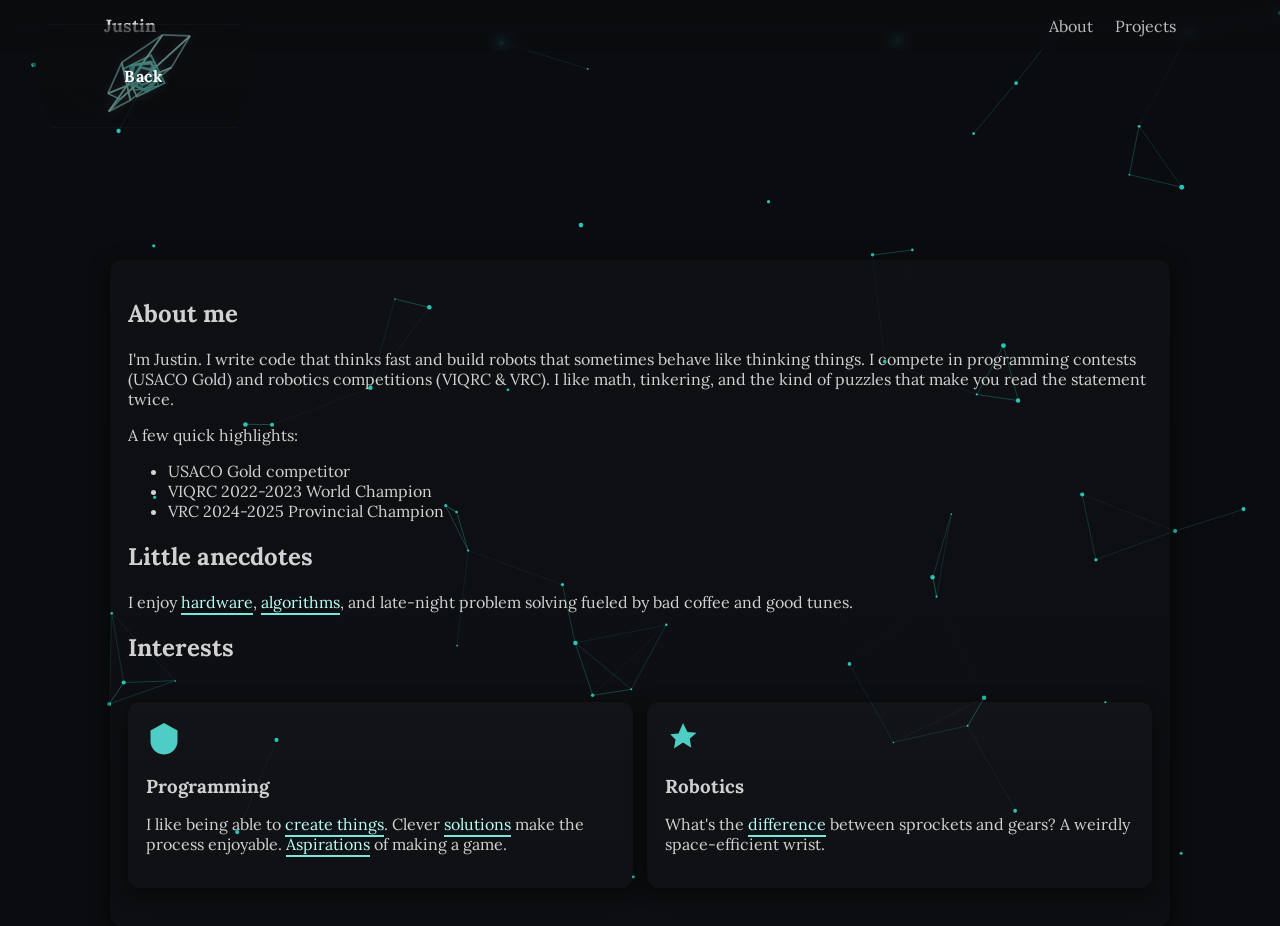
==== about.html @ 1bf0b3e5 "moved interests to about" ====
<!doctype html>
<html lang="en">
<head>
  <meta charset="utf-8" />
  <meta name="viewport" content="width=device-width,initial-scale=1" />
  <title>About — Justin</title>
  <link href="https://fonts.googleapis.com/css2?family=Lora:wght@400;700&display=swap" rel="stylesheet">
  <link rel="stylesheet" href="assets/css/style.css">
</head>
<body>
  <canvas id="bg-canvas" aria-hidden="true"></canvas>
  <header class="site-header">
    <nav class="nav">
      <a class="logo" href="index.html">Justin</a>
      <div class="nav-links">
        <a href="about.html">About</a>
        <a href="projects.html">Projects</a>
      </div>
    </nav>
  </header>

  <a class="geom-btn btn-back" href="javascript:history.back()" aria-label="Go back">
        <span class="geom-shape" aria-hidden="true">
          <canvas class="geom-canvas" aria-hidden="true"></canvas>
          <span class="geom-label">Back</span>
        </span>
      </a>

  <main class="container">
    <article class="card about">
      <h1>About me</h1>
      <p>
        I'm Justin. I write code that thinks fast and build robots that sometimes behave like thinking things.
        I compete in programming contests (USACO Gold) and robotics competitions (VIQRC & VRC). I like math,
        tinkering, and the kind of puzzles that make you read the statement twice.
      </p>
      <p>
        A few quick highlights:
      </p>
      <ul>
        <li>USACO Gold competitor</li>
        <li>VIQRC 2022-2023 World Champion</li>
        <li>VRC 2024-2025 Provincial Champion</li>
      </ul>

      <h2>Little anecdotes</h2>
      <p>
        I enjoy <span class="anecdote" data-tooltip="I once debugged a robot using only a flashlight and optimism">hardware</span>,
        <span class="anecdote" data-tooltip="I consider 'greedy' an affectionate term for algorithms">algorithms</span>, and
        late-night problem solving fueled by bad coffee and good tunes.
      </p>

      <section class="interests">
        <h2>Interests</h2>
        <div class="cards">
          <article class="card">
            <svg class="icon" viewBox="0 0 24 24" aria-hidden="true"><path fill="currentColor" d="M12 2L3 7v7c0 5 4 9 9 9s9-4 9-9V7l-9-5z"></path></svg>
            <h3>Programming</h3>
            <p>I like being able to <span class="anecdote" data-tooltip="The power of Creation in the palm of my hands!">create things</span>. Clever <span class="anecdote" data-tooltip="You can never be too concise with code, unlike this writing">solutions</span> make the process enjoyable. <span class="anecdote" data-tooltip="Will remain so until I get too apathetic to procrastinate">Aspirations</span> of making a game.</p>
          </article>
          <article class="card">
            <svg class="icon" viewBox="0 0 24 24" aria-hidden="true"><path fill="currentColor" d="M12 2l3 6 6 .5-4.5 4 1 6-5.5-3.5L6 19l1-6L3.5 9.5 9 9 12 2z"></path></svg>
            <h3>Robotics</h3>
            <p>What's the <span class="anecdote" data-tooltip="Hah get it? 'cuz yknow... differentials and... yeah imma see myself out">difference</span> between sprockets and gears? A weirdly space-efficient wrist.</p>
          </article>
        </div>
      </section>
    </article>
  </main>


  <script src="assets/js/main.js" defer></script>
</body>
</html>
---- assets/css/style.css ----
/* style.css - main styles for Justin's personal site
   Organized for clarity: variables, reset, layout, components, responsive rules
*/
:root{
  --bg:#0b0c0f;
  --card:#0f1113;
  --accent:#4ecdc4;
  --muted:#d1d1d1;
  --glass: rgba(255,255,255,0.03);
  --max-width:1100px;
}
/* Basic reset */
*{box-sizing:border-box}
html,body{height:100%}
body{
  margin:0;
  font-family: 'Lora', serif;
  background:var(--bg);
  color:var(--muted);
  -webkit-font-smoothing:antialiased;
}
/* Canvas occupies full screen under content */
#bg-canvas{position:fixed;inset:0;z-index:0}
/* Site layout */
.site-header{position:fixed;top:0;left:0;right:0;z-index:5;background:linear-gradient(180deg,rgba(11,12,15,0.6),transparent);backdrop-filter:blur(6px)}
.nav{max-width:var(--max-width);margin:0 auto;display:flex;justify-content:space-between;align-items:center;padding:14px}
.logo{color:var(--muted);font-weight:700;text-decoration:none;font-size:1.1rem}
.nav-links a{color:var(--muted);text-decoration:none;margin-left:18px;opacity:0.9}
.container{position:relative;z-index:2;max-width:var(--max-width);margin:120px auto 60px;padding:0 20px}
.hero{padding:60px 0;margin-bottom:80px;border-bottom:2px solid rgba(78,205,196,0.3);position:relative}
.hero::after{content:'';position:absolute;bottom:-40px;left:50%;transform:translateX(-50%);width:60px;height:4px;background:linear-gradient(90deg, transparent, var(--accent), transparent);border-radius:2px}
.hero h1{font-size:2.4rem;margin:0 0 8px}
.lead{color:var(--muted);opacity:0.95}
.subtle{color:rgba(209,209,209,0.7);margin-top:6px}
.btn{display:inline-block;background:var(--accent);color:#0b0c0f;padding:10px 16px;border-radius:8px;text-decoration:none;font-weight:700}
/* Cards and sections */
.card{background:linear-gradient(180deg, rgba(255,255,255,0.02), rgba(255,255,255,0.01));border-radius:12px;padding:18px;margin:20px 0;box-shadow:0 4px 18px rgba(0,0,0,0.6)}
.cards{display:grid;grid-template-columns:repeat(auto-fit,minmax(220px,1fr));gap:14px}
.card .icon{width:36px;height:36px;margin-bottom:8px;color:var(--accent)}
.card h3{margin:6px 0}
.muted{color:rgba(209,209,209,0.7)}
.interests .cards{margin-top:12px}
.site-footer{text-align:center;color:rgba(209,209,209,0.7);padding:30px 0}
.site-footer .footer-link{color:var(--muted);text-decoration:none;display:inline-flex;align-items:center;gap:8px;font-weight:600;opacity:0.95}
.site-footer .footer-link:hover{color:var(--accent);transform:translateY(-2px)}
.footer-icon{width:18px;height:18px;display:inline-block;filter:invert(1) brightness(2);opacity:0.92;margin-right:8px;transition:transform 0.15s ease,opacity 0.15s ease}
.site-footer .footer-link:hover .footer-icon{transform:translateY(-2px) scale(1.05);opacity:1}
.site-footer a{ text-decoration:none }
/* Tooltip / anecdote style using data-tooltip */
.anecdote{position:relative;color:#b8fff6;border-bottom:2px solid rgba(126,245,231,0.95);padding-bottom:1px;cursor:help;transition:color 0.2s ease,background-color 0.2s ease,border-color 0.2s ease}
.anecdote[data-tooltip]::after{content:attr(data-tooltip);position:absolute;left:50%;transform:translateX(-50%) translateY(8px);opacity:0;pointer-events:none;background:#111;padding:10px 12px;border-radius:10px;color:var(--muted);white-space:nowrap;font-size:0.9rem;margin-top:6px;transition:opacity 0.18s ease,transform 0.18s ease;z-index:2}
.anecdote:hover,.anecdote:focus{background:rgba(126,245,231,0.2);border-bottom-color:rgba(126,245,231,1);outline:none;color:#e8ffff}
.anecdote[data-tooltip]:hover::after,.anecdote[data-tooltip]:focus::after{opacity:1;transform:translateX(-50%) translateY(18px)}
/* Small, pleasant hover animation for cards */
.card {transition:transform 0.2s ease,box-shadow 0.2s ease}
.card:hover{transform:translateY(-6px);box-shadow:0 10px 30px rgba(0,0,0,0.6)}
/* Responsive tweaks */
@media (max-width:600px){
  .hero h1{font-size:1.8rem}
  .nav-links{display:none}
  .container{margin-top:90px}
}
/* Accessibility: prefer-reduced-motion respects */
@media (prefers-reduced-motion:reduce){
  .card,.anecdote::after{transition:none}
}

/* Geometric/enigmatic button styles */
.geom-btn{position:relative;display:inline-block;padding:0;border:0;background:transparent;text-decoration:none;z-index:30;margin:16px;cursor:pointer}
.geom-btn .geom-shape{position:relative;display:inline-block;width:240px;height:104px;vertical-align:middle;clip-path:polygon(10% 0%,90% 0%,98% 28%,88% 100%,12% 100%,2% 28%);background:linear-gradient(180deg, rgba(11,12,15,0.32), rgba(11,12,15,0.18));border:1px solid rgba(255,255,255,0.03);border-radius:18px;overflow:hidden;box-shadow:0 18px 42px rgba(0,0,0,0.35);transition:transform 0.25s ease, box-shadow 0.25s ease;pointer-events:none;min-width:120px;min-height:44px}
.geom-canvas{position:absolute;inset:0;width:100%;height:100%;display:block;pointer-events:none}
.geom-label{position:absolute;left:0;top:0;width:100%;height:100%;display:flex;align-items:center;justify-content:center;color:#f8fcff;font-weight:800;z-index:6;pointer-events:none;letter-spacing:0.6px;font-size:1rem;padding:10px 14px;text-shadow:0 1px 12px rgba(0,0,0,0.55);background:rgba(11,12,15,0.42);border-radius:999px;}
.geom-btn:hover .geom-shape{transform:translateY(-4px) rotate(-0.6deg);box-shadow:0 26px 52px rgba(0,0,0,0.35)}
.geom-btn.btn-back{margin:24px 24px 12px 24px;display:inline-block}
@keyframes geomSweep{0%{transform:translateX(-60%)}50%{transform:translateX(40%)}100%{transform:translateX(-60%)}}

@media (max-width:900px){
  .geom-btn .geom-shape{width:210px;height:92px}
  .geom-label{font-size:0.95rem}
}
@media (max-width:600px){
  .geom-btn .geom-shape{width:180px;height:76px}
  .geom-btn{margin:12px}
  .geom-label{font-size:0.9rem}
}

/* Make the label visually stronger and remove underline globally for footer links */
.footer-link{color:var(--muted);text-decoration:none;}
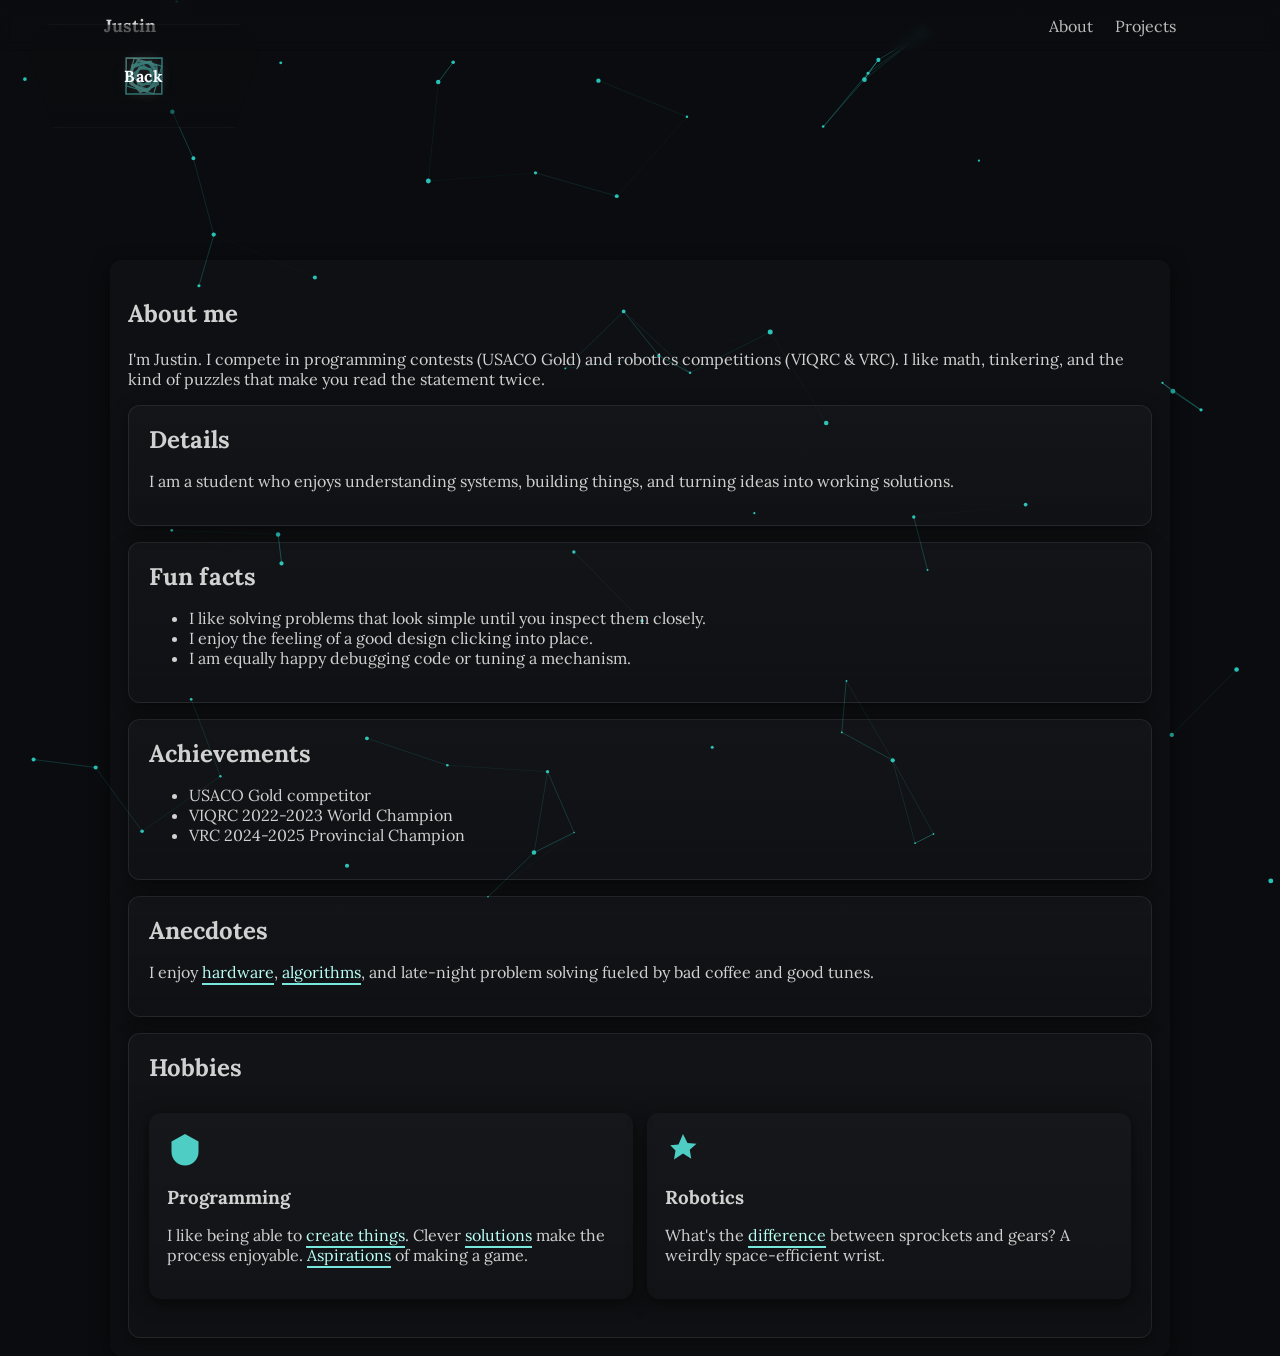
==== commit 1c072a03: "changed the layout of the about page" ====
--- a/about.html
+++ b/about.html
@@ -30,28 +30,44 @@
     <article class="card about">
       <h1>About me</h1>
       <p>
-        I'm Justin. I write code that thinks fast and build robots that sometimes behave like thinking things.
-        I compete in programming contests (USACO Gold) and robotics competitions (VIQRC & VRC). I like math,
+        I'm Justin. I compete in programming contests (USACO Gold) and robotics competitions (VIQRC & VRC). I like math,
         tinkering, and the kind of puzzles that make you read the statement twice.
       </p>
-      <p>
-        A few quick highlights:
-      </p>
-      <ul>
-        <li>USACO Gold competitor</li>
-        <li>VIQRC 2022-2023 World Champion</li>
-        <li>VRC 2024-2025 Provincial Champion</li>
-      </ul>
 
-      <h2>Little anecdotes</h2>
-      <p>
-        I enjoy <span class="anecdote" data-tooltip="I once debugged a robot using only a flashlight and optimism">hardware</span>,
-        <span class="anecdote" data-tooltip="I consider 'greedy' an affectionate term for algorithms">algorithms</span>, and
-        late-night problem solving fueled by bad coffee and good tunes.
-      </p>
+      <section class="details">
+        <h2>Details</h2>
+        <p>I am a student who enjoys understanding systems, building things, and turning ideas into working solutions.</p>
+      </section>
 
-      <section class="interests">
-        <h2>Interests</h2>
+      <section class="fun-facts">
+        <h2>Fun facts</h2>
+        <ul>
+          <li>I like solving problems that look simple until you inspect them closely.</li>
+          <li>I enjoy the feeling of a good design clicking into place.</li>
+          <li>I am equally happy debugging code or tuning a mechanism.</li>
+        </ul>
+      </section>
+
+      <section class="achievements">
+        <h2>Achievements</h2>
+        <ul>
+          <li>USACO Gold competitor</li>
+          <li>VIQRC 2022-2023 World Champion</li>
+          <li>VRC 2024-2025 Provincial Champion</li>
+        </ul>
+      </section>
+
+      <section class="anecdotes">
+        <h2>Anecdotes</h2>
+        <p>
+          I enjoy <span class="anecdote" data-tooltip="I once debugged a robot using only a flashlight and optimism">hardware</span>,
+          <span class="anecdote" data-tooltip="I consider 'greedy' an affectionate term for algorithms">algorithms</span>, and
+          late-night problem solving fueled by bad coffee and good tunes.
+        </p>
+      </section>
+
+      <section class="hobbies">
+        <h2>Hobbies</h2>
         <div class="cards">
           <article class="card">
             <svg class="icon" viewBox="0 0 24 24" aria-hidden="true"><path fill="currentColor" d="M12 2L3 7v7c0 5 4 9 9 9s9-4 9-9V7l-9-5z"></path></svg>
--- a/assets/css/style.css
+++ b/assets/css/style.css
@@ -35,6 +35,8 @@
 .btn{display:inline-block;background:var(--accent);color:#0b0c0f;padding:10px 16px;border-radius:8px;text-decoration:none;font-weight:700}
 /* Cards and sections */
 .card{background:linear-gradient(180deg, rgba(255,255,255,0.02), rgba(255,255,255,0.01));border-radius:12px;padding:18px;margin:20px 0;box-shadow:0 4px 18px rgba(0,0,0,0.6)}
+.about > section{background:linear-gradient(180deg, rgba(255,255,255,0.025), rgba(255,255,255,0.01));border:1px solid rgba(255,255,255,0.08);border-radius:12px;padding:18px 20px;margin:16px 0 0;box-shadow:0 4px 18px rgba(0,0,0,0.45)}
+.about > section h2{margin-top:0;margin-bottom:10px}
 .cards{display:grid;grid-template-columns:repeat(auto-fit,minmax(220px,1fr));gap:14px}
 .card .icon{width:36px;height:36px;margin-bottom:8px;color:var(--accent)}
 .card h3{margin:6px 0}
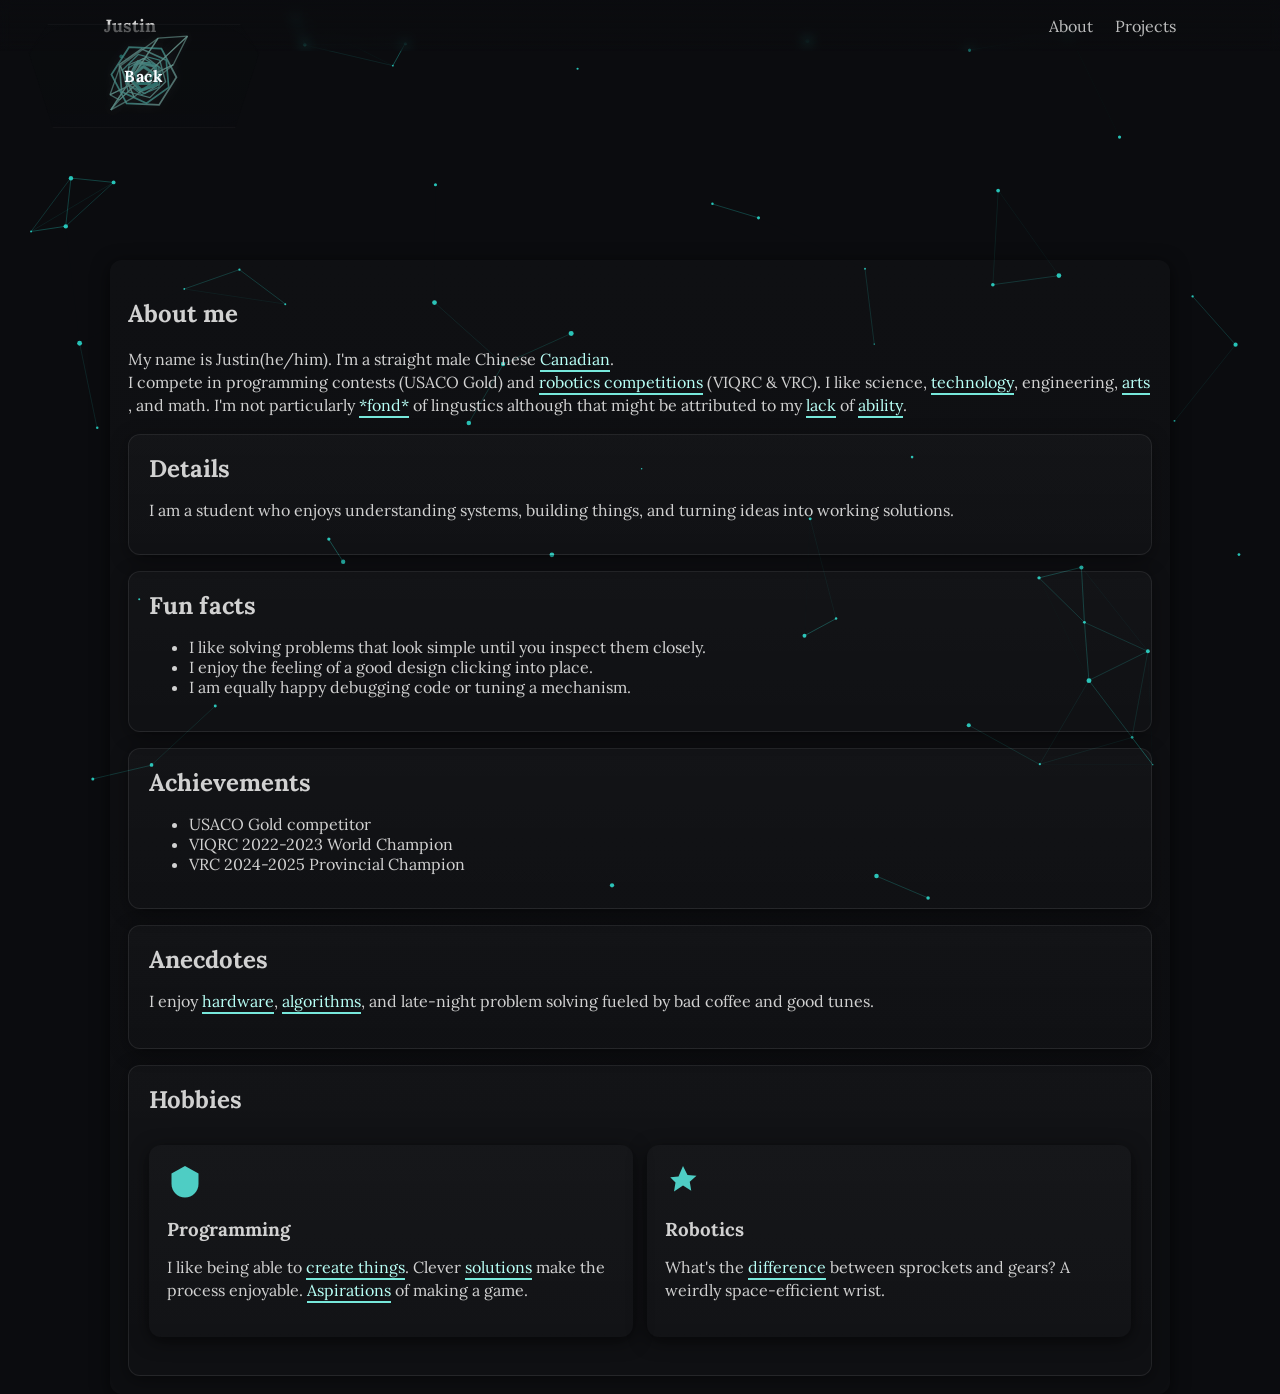
==== commit aec7118a: "Added more annecdotes and added some emoticons to include emotion" ====
--- a/about.html
+++ b/about.html
@@ -30,8 +30,10 @@
     <article class="card about">
       <h1>About me</h1>
       <p>
-        I'm Justin. I compete in programming contests (USACO Gold) and robotics competitions (VIQRC & VRC). I like math,
-        tinkering, and the kind of puzzles that make you read the statement twice.
+        My name is Justin(he/him). I'm a straight male Chinese <span class="anecdote" data-tooltip="Just tack on all my identities why don't you?">Canadian</span>.<br>
+        I compete in programming contests (USACO Gold) and <span class="anecdote" data-tooltip="I have the feeling I've already said this somewhere">robotics competitions</span> (VIQRC & VRC). I like science, <span class="anecdote" data-tooltip="You know, I never understood the STEAM acronym because the technology part seems useless (it's encompassed within engineering). Why can't it be SAME (you know what, nevermind, I know)">technology</span>, 
+        engineering, <span class="anecdote" data-tooltip="I can't draw for my life can I can watch, and enjoy the beauty. I also like music (trombonist btw)">arts</span>, and math.
+        I'm not particularly <span class="anecdote" data-tooltip="The nice way to put it (￣y▽,￣)╭ ">*fond*</span> of lingustics although that might be attributed to my <span class="anecdote" data-tooltip="I'm really bad at describing myself so...sorry <(＿　＿)> (I'm totally playing into the Canadian stereotype)">lack</span> of <span class="anecdote" data-tooltip="I will forever blame subjectivity on my grades even though I am in full knowledge of my perpetual writers block">ability</span>.
       </p>
 
       <section class="details">
--- a/assets/css/style.css
+++ b/assets/css/style.css
@@ -49,10 +49,10 @@
 .site-footer .footer-link:hover .footer-icon{transform:translateY(-2px) scale(1.05);opacity:1}
 .site-footer a{ text-decoration:none }
 /* Tooltip / anecdote style using data-tooltip */
-.anecdote{position:relative;color:#b8fff6;border-bottom:2px solid rgba(126,245,231,0.95);padding-bottom:1px;cursor:help;transition:color 0.2s ease,background-color 0.2s ease,border-color 0.2s ease}
-.anecdote[data-tooltip]::after{content:attr(data-tooltip);position:absolute;left:50%;transform:translateX(-50%) translateY(8px);opacity:0;pointer-events:none;background:#111;padding:10px 12px;border-radius:10px;color:var(--muted);white-space:nowrap;font-size:0.9rem;margin-top:6px;transition:opacity 0.18s ease,transform 0.18s ease;z-index:2}
+.anecdote{position:relative;display:inline-block;vertical-align:baseline;color:#b8fff6;border-bottom:2px solid rgba(126,245,231,0.95);padding-bottom:1px;cursor:help;transition:color 0.2s ease,background-color 0.2s ease,border-color 0.2s ease}
+.anecdote[data-tooltip]::after{content:attr(data-tooltip);position:absolute;left:50%;bottom:calc(100% + 8px);transform:translateX(-50%);opacity:0;pointer-events:none;background:rgba(17,17,17,0.98);padding:10px 12px;border-radius:10px;color:var(--muted);max-width:min(280px, calc(100vw - 24px));width:max-content;white-space:normal;line-height:1.45;font-size:0.9rem;box-shadow:0 10px 28px rgba(0,0,0,0.35);transition:opacity 0.18s ease,transform 0.18s ease;z-index:20}
 .anecdote:hover,.anecdote:focus{background:rgba(126,245,231,0.2);border-bottom-color:rgba(126,245,231,1);outline:none;color:#e8ffff}
-.anecdote[data-tooltip]:hover::after,.anecdote[data-tooltip]:focus::after{opacity:1;transform:translateX(-50%) translateY(18px)}
+.anecdote[data-tooltip]:hover::after,.anecdote[data-tooltip]:focus::after{opacity:1;transform:translateX(-50%) translateY(-4px)}
 /* Small, pleasant hover animation for cards */
 .card {transition:transform 0.2s ease,box-shadow 0.2s ease}
 .card:hover{transform:translateY(-6px);box-shadow:0 10px 30px rgba(0,0,0,0.6)}
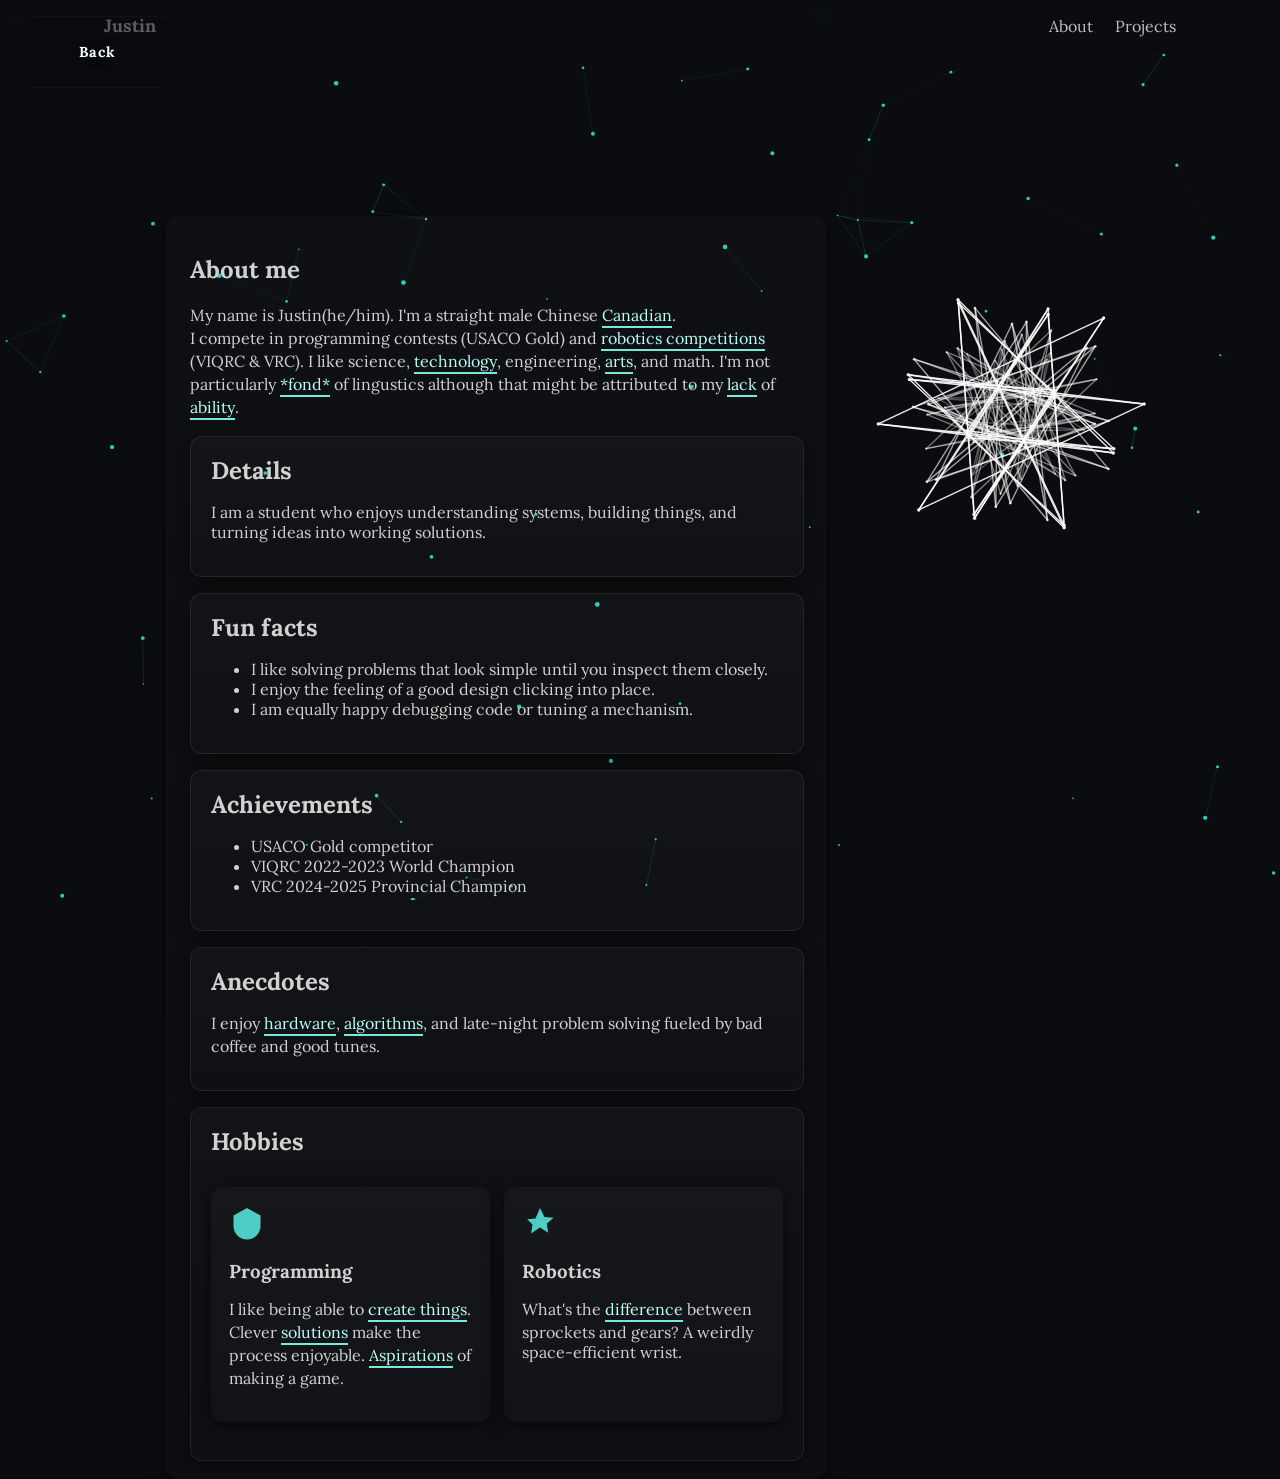
==== commit 8b351200: "added something in the about screen" ====
--- a/about.html
+++ b/about.html
@@ -7,7 +7,7 @@
   <link href="https://fonts.googleapis.com/css2?family=Lora:wght@400;700&display=swap" rel="stylesheet">
   <link rel="stylesheet" href="assets/css/style.css">
 </head>
-<body>
+<body class="about-page">
   <canvas id="bg-canvas" aria-hidden="true"></canvas>
   <header class="site-header">
     <nav class="nav">
@@ -88,5 +88,6 @@
 
 
   <script src="assets/js/main.js" defer></script>
+  <script src="assets/js/about-scene.js" defer></script>
 </body>
 </html>
--- a/assets/css/style.css
+++ b/assets/css/style.css
@@ -27,6 +27,8 @@
 .logo{color:var(--muted);font-weight:700;text-decoration:none;font-size:1.1rem}
 .nav-links a{color:var(--muted);text-decoration:none;margin-left:18px;opacity:0.9}
 .container{position:relative;z-index:2;max-width:var(--max-width);margin:120px auto 60px;padding:0 20px}
+.about-page .container{max-width:880px;padding-left:0;padding-right:32px}
+.about-page .card.about{max-width:660px;padding-left:24px;padding-right:22px;transform:translateX(-34px)}
 .hero{padding:60px 0;margin-bottom:80px;border-bottom:2px solid rgba(78,205,196,0.3);position:relative}
 .hero::after{content:'';position:absolute;bottom:-40px;left:50%;transform:translateX(-50%);width:60px;height:4px;background:linear-gradient(90deg, transparent, var(--accent), transparent);border-radius:2px}
 .hero h1{font-size:2.4rem;margin:0 0 8px}
@@ -61,6 +63,7 @@
   .hero h1{font-size:1.8rem}
   .nav-links{display:none}
   .container{margin-top:90px}
+  .about-page .card.about{transform:none;max-width:none;padding-left:20px;padding-right:20px}
 }
 /* Accessibility: prefer-reduced-motion respects */
 @media (prefers-reduced-motion:reduce){
@@ -68,12 +71,12 @@
 }
 
 /* Geometric/enigmatic button styles */
-.geom-btn{position:relative;display:inline-block;padding:0;border:0;background:transparent;text-decoration:none;z-index:30;margin:16px;cursor:pointer}
-.geom-btn .geom-shape{position:relative;display:inline-block;width:240px;height:104px;vertical-align:middle;clip-path:polygon(10% 0%,90% 0%,98% 28%,88% 100%,12% 100%,2% 28%);background:linear-gradient(180deg, rgba(11,12,15,0.32), rgba(11,12,15,0.18));border:1px solid rgba(255,255,255,0.03);border-radius:18px;overflow:hidden;box-shadow:0 18px 42px rgba(0,0,0,0.35);transition:transform 0.25s ease, box-shadow 0.25s ease;pointer-events:none;min-width:120px;min-height:44px}
+.geom-btn{position:relative;display:inline-block;padding:0;border:0;background:transparent;text-decoration:none;z-index:30;margin:10px 12px 8px;cursor:pointer}
+.geom-btn .geom-shape{position:relative;display:inline-block;width:170px;height:72px;vertical-align:middle;clip-path:polygon(10% 0%,90% 0%,98% 28%,88% 100%,12% 100%,2% 28%);background:linear-gradient(180deg, rgba(11,12,15,0.32), rgba(11,12,15,0.18));border:1px solid rgba(255,255,255,0.03);border-radius:18px;overflow:hidden;box-shadow:0 12px 28px rgba(0,0,0,0.35);transition:transform 0.25s ease, box-shadow 0.25s ease;pointer-events:none;min-width:100px;min-height:44px}
 .geom-canvas{position:absolute;inset:0;width:100%;height:100%;display:block;pointer-events:none}
-.geom-label{position:absolute;left:0;top:0;width:100%;height:100%;display:flex;align-items:center;justify-content:center;color:#f8fcff;font-weight:800;z-index:6;pointer-events:none;letter-spacing:0.6px;font-size:1rem;padding:10px 14px;text-shadow:0 1px 12px rgba(0,0,0,0.55);background:rgba(11,12,15,0.42);border-radius:999px;}
-.geom-btn:hover .geom-shape{transform:translateY(-4px) rotate(-0.6deg);box-shadow:0 26px 52px rgba(0,0,0,0.35)}
-.geom-btn.btn-back{margin:24px 24px 12px 24px;display:inline-block}
+.geom-label{position:absolute;left:0;top:0;width:100%;height:100%;display:flex;align-items:center;justify-content:center;color:#f8fcff;font-weight:800;z-index:6;pointer-events:none;letter-spacing:0.6px;font-size:0.9rem;padding:10px 12px;text-shadow:0 1px 12px rgba(0,0,0,0.55);background:rgba(11,12,15,0.42);border-radius:999px;}
+.geom-btn:hover .geom-shape{transform:translateY(-3px) rotate(-0.4deg);box-shadow:0 16px 34px rgba(0,0,0,0.35)}
+.geom-btn.btn-back{margin:16px 12px 8px;display:inline-block}
 @keyframes geomSweep{0%{transform:translateX(-60%)}50%{transform:translateX(40%)}100%{transform:translateX(-60%)}}
 
 @media (max-width:900px){
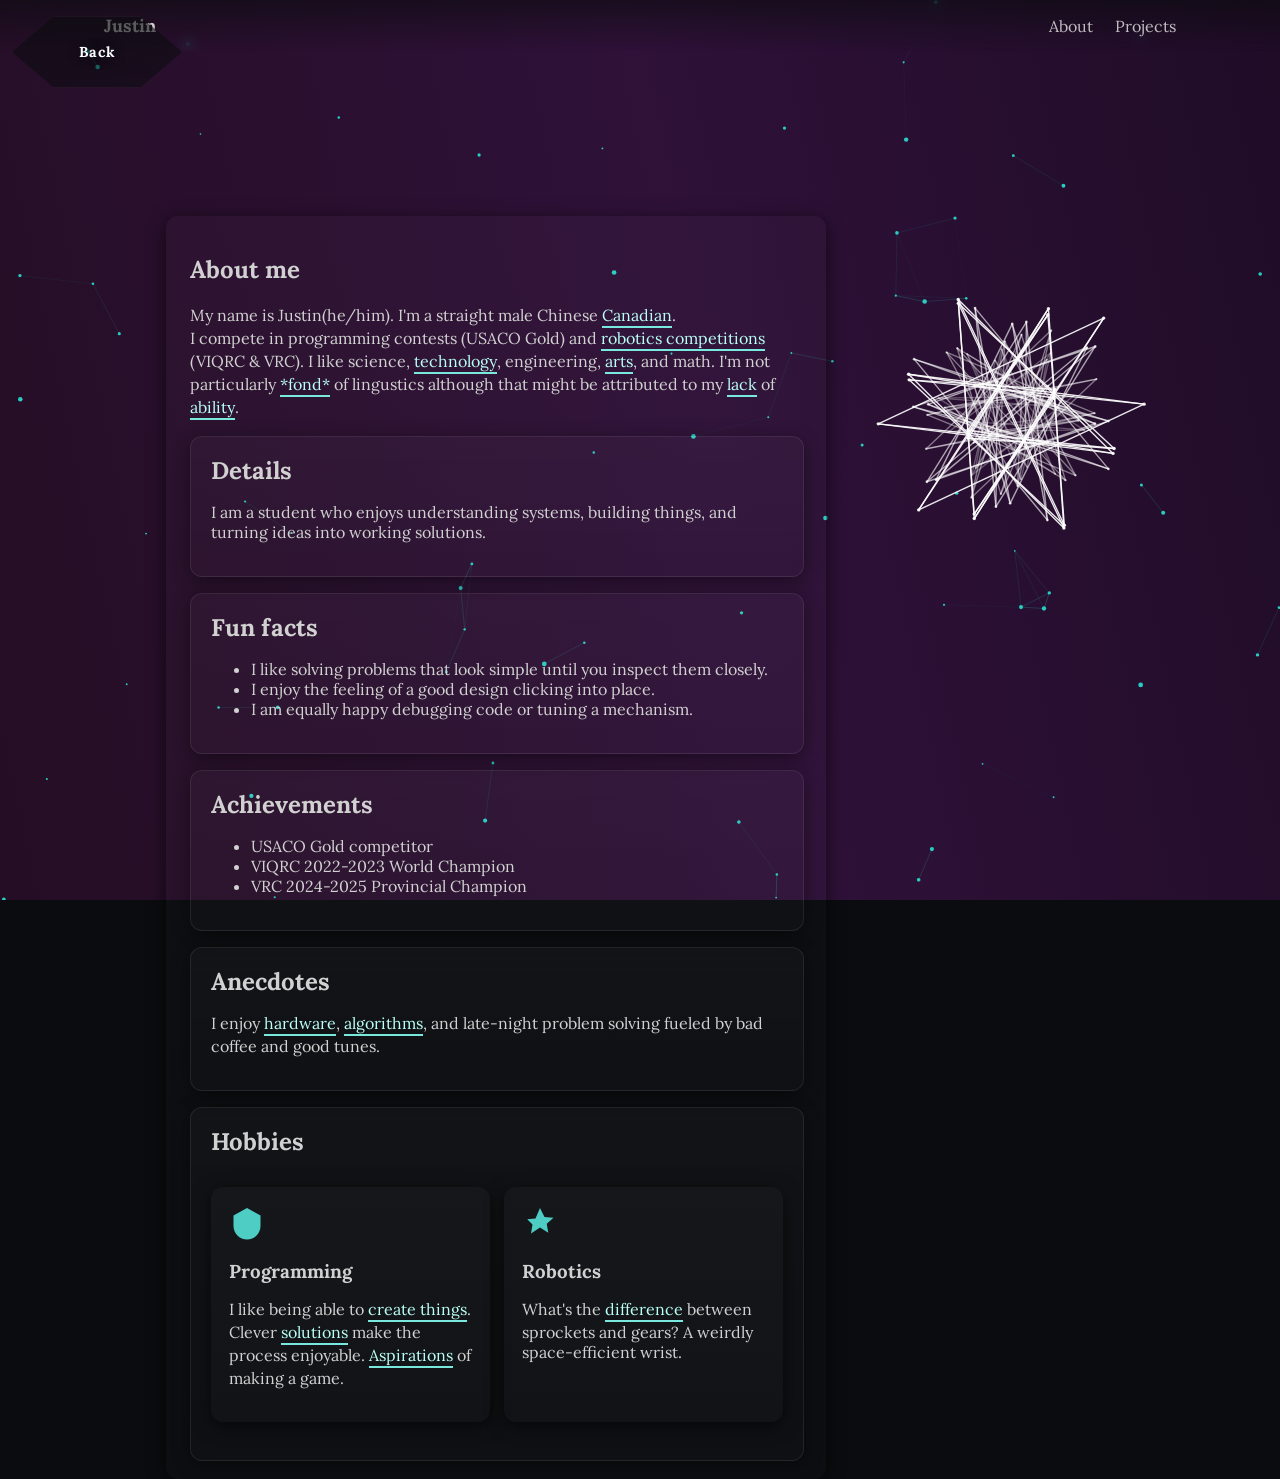
==== commit a1fa16b6: "modified the background and buttons to be more interesting (color)" ====
--- a/about.html
+++ b/about.html
@@ -30,7 +30,7 @@
     <article class="card about">
       <h1>About me</h1>
       <p>
-        My name is Justin(he/him). I'm a straight male Chinese <span class="anecdote" data-tooltip="Just tack on all my identities why don't you?">Canadian</span>.<br>
+        My name is Justin(he/him). I'm a straight male Chinese <span class="anecdote" data-tooltip="Just tack on all my identities why don't yah?">Canadian</span>.<br>
         I compete in programming contests (USACO Gold) and <span class="anecdote" data-tooltip="I have the feeling I've already said this somewhere">robotics competitions</span> (VIQRC & VRC). I like science, <span class="anecdote" data-tooltip="You know, I never understood the STEAM acronym because the technology part seems useless (it's encompassed within engineering). Why can't it be SAME (you know what, nevermind, I know)">technology</span>, 
         engineering, <span class="anecdote" data-tooltip="I can't draw for my life can I can watch, and enjoy the beauty. I also like music (trombonist btw)">arts</span>, and math.
         I'm not particularly <span class="anecdote" data-tooltip="The nice way to put it (￣y▽,￣)╭ ">*fond*</span> of lingustics although that might be attributed to my <span class="anecdote" data-tooltip="I'm really bad at describing myself so...sorry <(＿　＿)> (I'm totally playing into the Canadian stereotype)">lack</span> of <span class="anecdote" data-tooltip="I will forever blame subjectivity on my grades even though I am in full knowledge of my perpetual writers block">ability</span>.
--- a/assets/css/style.css
+++ b/assets/css/style.css
@@ -3,6 +3,14 @@
 */
 :root{
   --bg:#0b0c0f;
+  --bg-color-1: rgba(36, 8, 16, 0.72);
+  --bg-color-2: rgba(84, 19, 82, 0.65);
+  --bg-color-3: rgba(7, 4, 10, 0.92);
+  --bg-angle: 132deg;
+  --bg-pos-start-x: 18%;
+  --bg-pos-start-y: 24%;
+  --bg-pos-end-x: 72%;
+  --bg-pos-end-y: 84%;
   --card:#0f1113;
   --accent:#4ecdc4;
   --muted:#d1d1d1;
@@ -15,12 +23,17 @@
 body{
   margin:0;
   font-family: 'Lora', serif;
-  background:var(--bg);
+  background-image: linear-gradient(var(--bg-angle), var(--bg-color-1), var(--bg-color-2), var(--bg-color-3));
+  background-color: var(--bg);
+  background-size: 220% 220%;
+  background-position: var(--bg-pos-start-x) var(--bg-pos-start-y);
+  background-attachment: fixed;
+  animation: bgDrift 24s ease infinite;
   color:var(--muted);
   -webkit-font-smoothing:antialiased;
 }
 /* Canvas occupies full screen under content */
-#bg-canvas{position:fixed;inset:0;z-index:0}
+#bg-canvas{position:fixed;inset:0;z-index:0;pointer-events:none;background:transparent}
 /* Site layout */
 .site-header{position:fixed;top:0;left:0;right:0;z-index:5;background:linear-gradient(180deg,rgba(11,12,15,0.6),transparent);backdrop-filter:blur(6px)}
 .nav{max-width:var(--max-width);margin:0 auto;display:flex;justify-content:space-between;align-items:center;padding:14px}
@@ -68,11 +81,19 @@
 /* Accessibility: prefer-reduced-motion respects */
 @media (prefers-reduced-motion:reduce){
   .card,.anecdote::after{transition:none}
+  body{animation:none;background-position:50% 50%}
+}
+
+@keyframes bgDrift{
+  0%{background-position:var(--bg-pos-start-x) var(--bg-pos-start-y)}
+  35%{background-position:calc(var(--bg-pos-start-x) + 18%) calc(var(--bg-pos-start-y) + 10%)}
+  65%{background-position:calc(var(--bg-pos-end-x) - 14%) calc(var(--bg-pos-end-y) - 12%)}
+  100%{background-position:var(--bg-pos-end-x) var(--bg-pos-end-y)}
 }
 
 /* Geometric/enigmatic button styles */
 .geom-btn{position:relative;display:inline-block;padding:0;border:0;background:transparent;text-decoration:none;z-index:30;margin:10px 12px 8px;cursor:pointer}
-.geom-btn .geom-shape{position:relative;display:inline-block;width:170px;height:72px;vertical-align:middle;clip-path:polygon(10% 0%,90% 0%,98% 28%,88% 100%,12% 100%,2% 28%);background:linear-gradient(180deg, rgba(11,12,15,0.32), rgba(11,12,15,0.18));border:1px solid rgba(255,255,255,0.03);border-radius:18px;overflow:hidden;box-shadow:0 12px 28px rgba(0,0,0,0.35);transition:transform 0.25s ease, box-shadow 0.25s ease;pointer-events:none;min-width:100px;min-height:44px}
+.geom-btn .geom-shape{position:relative;display:inline-block;width:170px;height:72px;vertical-align:middle;clip-path:polygon(25% 0%,75% 0%,100% 50%,75% 100%,25% 100%,0% 50%);background:linear-gradient(180deg, rgba(11,12,15,0.32), rgba(11,12,15,0.18));border:1px solid rgba(255,255,255,0.03);border-radius:0;overflow:hidden;box-shadow:0 12px 28px rgba(0,0,0,0.35);transition:transform 0.25s ease, box-shadow 0.25s ease;pointer-events:none;min-width:100px;min-height:44px}
 .geom-canvas{position:absolute;inset:0;width:100%;height:100%;display:block;pointer-events:none}
 .geom-label{position:absolute;left:0;top:0;width:100%;height:100%;display:flex;align-items:center;justify-content:center;color:#f8fcff;font-weight:800;z-index:6;pointer-events:none;letter-spacing:0.6px;font-size:0.9rem;padding:10px 12px;text-shadow:0 1px 12px rgba(0,0,0,0.55);background:rgba(11,12,15,0.42);border-radius:999px;}
 .geom-btn:hover .geom-shape{transform:translateY(-3px) rotate(-0.4deg);box-shadow:0 16px 34px rgba(0,0,0,0.35)}
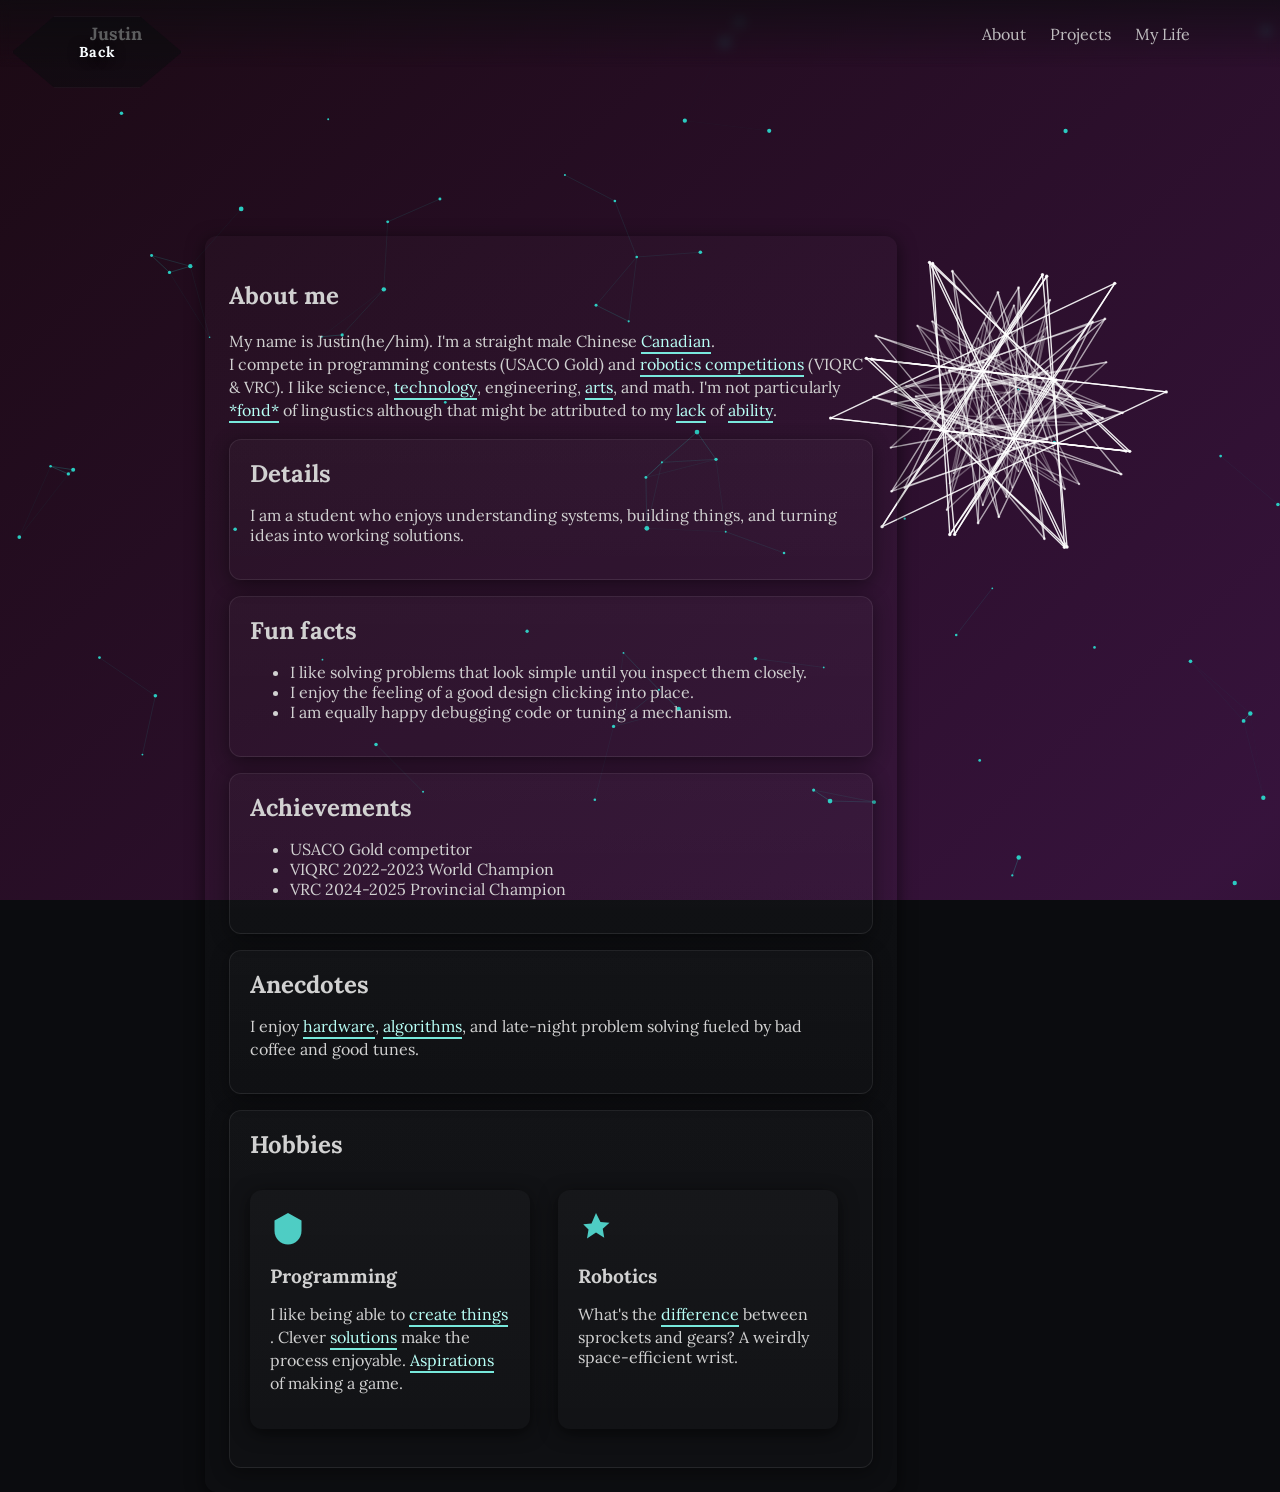
==== commit fae8b68a: "added a my life page" ====
--- a/about.html
+++ b/about.html
@@ -15,6 +15,7 @@
       <div class="nav-links">
         <a href="about.html">About</a>
         <a href="projects.html">Projects</a>
+        <a href="my-life.html">My Life</a>
       </div>
     </nav>
   </header>
--- a/assets/css/style.css
+++ b/assets/css/style.css
@@ -36,12 +36,13 @@
 #bg-canvas{position:fixed;inset:0;z-index:0;pointer-events:none;background:transparent}
 /* Site layout */
 .site-header{position:fixed;top:0;left:0;right:0;z-index:5;background:linear-gradient(180deg,rgba(11,12,15,0.6),transparent);backdrop-filter:blur(6px)}
-.nav{max-width:var(--max-width);margin:0 auto;display:flex;justify-content:space-between;align-items:center;padding:14px}
+.nav{max-width:var(--max-width);margin:0 auto;display:flex;justify-content:space-between;align-items:center;padding:14px;gap:16px;flex-wrap:wrap}
 .logo{color:var(--muted);font-weight:700;text-decoration:none;font-size:1.1rem}
-.nav-links a{color:var(--muted);text-decoration:none;margin-left:18px;opacity:0.9}
-.container{position:relative;z-index:2;max-width:var(--max-width);margin:120px auto 60px;padding:0 20px}
-.about-page .container{max-width:880px;padding-left:0;padding-right:32px}
-.about-page .card.about{max-width:660px;padding-left:24px;padding-right:22px;transform:translateX(-34px)}
+.nav-links{display:flex;flex-wrap:wrap;justify-content:flex-end;gap:14px}
+.nav-links a{color:var(--muted);text-decoration:none;opacity:0.9}
+.container{position:relative;z-index:2;width:min(100%,var(--max-width));margin:120px auto 60px;padding:0 20px}
+.about-page .container{max-width:min(90vw,960px);padding-left:clamp(20px,3vw,60px);padding-right:20px}
+.about-page .card.about{position:relative;width:100%;max-width:min(54vw,760px);padding:clamp(22px,1.2vw,32px);left:calc((100vw / 3) - (min(54vw,760px) / 3) - ((100vw - min(100%,var(--max-width))) / 2));margin:clamp(18px,1.2vw,22px) 0;transform:none}
 .hero{padding:60px 0;margin-bottom:80px;border-bottom:2px solid rgba(78,205,196,0.3);position:relative}
 .hero::after{content:'';position:absolute;bottom:-40px;left:50%;transform:translateX(-50%);width:60px;height:4px;background:linear-gradient(90deg, transparent, var(--accent), transparent);border-radius:2px}
 .hero h1{font-size:2.4rem;margin:0 0 8px}
@@ -49,12 +50,14 @@
 .subtle{color:rgba(209,209,209,0.7);margin-top:6px}
 .btn{display:inline-block;background:var(--accent);color:#0b0c0f;padding:10px 16px;border-radius:8px;text-decoration:none;font-weight:700}
 /* Cards and sections */
-.card{background:linear-gradient(180deg, rgba(255,255,255,0.02), rgba(255,255,255,0.01));border-radius:12px;padding:18px;margin:20px 0;box-shadow:0 4px 18px rgba(0,0,0,0.6)}
+.card{background:linear-gradient(180deg, rgba(255,255,255,0.02), rgba(255,255,255,0.01));border-radius:12px;padding:clamp(18px,1.4vw,26px);margin:clamp(16px,1.2vw,22px) 0;box-shadow:0 4px 18px rgba(0,0,0,0.6)}
 .about > section{background:linear-gradient(180deg, rgba(255,255,255,0.025), rgba(255,255,255,0.01));border:1px solid rgba(255,255,255,0.08);border-radius:12px;padding:18px 20px;margin:16px 0 0;box-shadow:0 4px 18px rgba(0,0,0,0.45)}
 .about > section h2{margin-top:0;margin-bottom:10px}
-.cards{display:grid;grid-template-columns:repeat(auto-fit,minmax(220px,1fr));gap:14px}
+.cards{display:grid;grid-template-columns:repeat(auto-fit,minmax(min(280px,32vw),1fr));gap:clamp(14px,2vw,30px)}
 .card .icon{width:36px;height:36px;margin-bottom:8px;color:var(--accent)}
-.card h3{margin:6px 0}
+.card h3{margin:6px 0;font-size:clamp(1rem,1.1vw,1.4rem)}
+.lead{font-size:clamp(1rem,1.0vw,1.1rem)}
+.subtle{font-size:clamp(0.95rem,0.95vw,1rem)}
 .muted{color:rgba(209,209,209,0.7)}
 .interests .cards{margin-top:12px}
 .site-footer{text-align:center;color:rgba(209,209,209,0.7);padding:30px 0}
@@ -65,18 +68,99 @@
 .site-footer a{ text-decoration:none }
 /* Tooltip / anecdote style using data-tooltip */
 .anecdote{position:relative;display:inline-block;vertical-align:baseline;color:#b8fff6;border-bottom:2px solid rgba(126,245,231,0.95);padding-bottom:1px;cursor:help;transition:color 0.2s ease,background-color 0.2s ease,border-color 0.2s ease}
-.anecdote[data-tooltip]::after{content:attr(data-tooltip);position:absolute;left:50%;bottom:calc(100% + 8px);transform:translateX(-50%);opacity:0;pointer-events:none;background:rgba(17,17,17,0.98);padding:10px 12px;border-radius:10px;color:var(--muted);max-width:min(280px, calc(100vw - 24px));width:max-content;white-space:normal;line-height:1.45;font-size:0.9rem;box-shadow:0 10px 28px rgba(0,0,0,0.35);transition:opacity 0.18s ease,transform 0.18s ease;z-index:20}
+.anecdote[data-tooltip]::after{content:attr(data-tooltip);position:absolute;left:50%;bottom:calc(100% + 10px);transform:translateX(-50%) translateY(4px);opacity:0;visibility:hidden;pointer-events:none;background:rgba(17,17,17,0.98);padding:10px 12px;border-radius:10px;color:var(--muted);max-width:min(280px, calc(100vw - 24px));width:max-content;white-space:normal;line-height:1.45;font-size:0.9rem;box-shadow:0 10px 28px rgba(0,0,0,0.35);transition:opacity 0.18s ease, transform 0.18s ease;z-index:20}
+.anecdote[data-tooltip]::before{content:'';position:absolute;left:50%;bottom:calc(100% + 4px);transform:translateX(-50%) translateY(4px);opacity:0;visibility:hidden;pointer-events:none;border-left:6px solid transparent;border-right:6px solid transparent;border-top:6px solid rgba(17,17,17,0.98);transition:opacity 0.18s ease, transform 0.18s ease;z-index:20}
+.anecdote[data-tooltip]:hover::after,
+.anecdote[data-tooltip]:hover::before,
+.anecdote[data-tooltip]:focus::after,
+.anecdote[data-tooltip]:focus::before{visibility:visible;opacity:1;transform:translateX(-50%) translateY(0)}
+.anecdote[data-tooltip-html]::after{content:none}
+.anecdote[data-tooltip-html]{position:relative}
+.anecdote[data-tooltip-html] .tooltip-content{position:absolute;left:50%;bottom:calc(100% + 2px);transform:translateX(-50%) translateY(-4px);visibility:hidden;opacity:0;pointer-events:none;background:rgba(17,17,17,0.98);padding:12px 14px;border-radius:10px;color:var(--muted);max-width:min(320px, calc(100vw - 24px));width:max-content;white-space:normal;line-height:1.45;font-size:0.9rem;box-shadow:0 10px 28px rgba(0,0,0,0.35);transition:opacity 0.18s ease, transform 0.18s ease;z-index:20}
+.anecdote[data-tooltip-html].tooltip-visible .tooltip-content{visibility:visible;opacity:1;pointer-events:auto;transform:translateX(-50%) translateY(0)}
+.anecdote[data-tooltip-html] .tooltip-content a{color:var(--accent);text-decoration:underline}
+.anecdote[data-tooltip-html] .tooltip-content img,
+.anecdote[data-tooltip-html] .tooltip-content svg{display:block;max-width:100%;margin-top:10px;border-radius:10px}
 .anecdote:hover,.anecdote:focus{background:rgba(126,245,231,0.2);border-bottom-color:rgba(126,245,231,1);outline:none;color:#e8ffff}
-.anecdote[data-tooltip]:hover::after,.anecdote[data-tooltip]:focus::after{opacity:1;transform:translateX(-50%) translateY(-4px)}
 /* Small, pleasant hover animation for cards */
 .card {transition:transform 0.2s ease,box-shadow 0.2s ease}
 .card:hover{transform:translateY(-6px);box-shadow:0 10px 30px rgba(0,0,0,0.6)}
 /* Responsive tweaks */
+@media (max-width:980px){
+  .nav{padding:16px 14px;justify-content:space-between}
+  .nav-links{justify-content:flex-start;gap:12px}
+  .hero{margin-bottom:60px}
+  .cards{grid-template-columns:repeat(auto-fit,minmax(220px,1fr));}
+}
+
+@media (max-width:800px){
+  .hero{padding:48px 0}
+  .hero h1{font-size:2rem}
+  .container{margin-top:100px}
+  .about-page .card.about{transform:none;max-width:none;padding-left:20px;padding-right:20px}
+  .card{padding:16px;margin:16px 0}
+  .cards{grid-template-columns:1fr;gap:16px}
+  .site-footer{padding:24px 14px}
+}
+
 @media (max-width:600px){
   .hero h1{font-size:1.8rem}
-  .nav-links{display:none}
-  .container{margin-top:90px}
-  .about-page .card.about{transform:none;max-width:none;padding-left:20px;padding-right:20px}
+  .nav-links{width:100%;justify-content:flex-start}
+  .nav-links a{margin:0}
+  .container{margin-top:90px;padding:0 16px}
+  .hero{padding:36px 0;margin-bottom:48px}
+  .card{padding:14px}
+  .geom-btn .geom-shape{width:100%;height:62px}
+  .geom-label{font-size:0.88rem;padding:8px 10px}
+}
+
+@media (min-width:912px){
+  .about-page .card.about{
+    max-width:min(50vw,760px);
+    left:calc((100vw / 3) - (min(50vw,760px) / 3) - ((100vw - min(100%,var(--max-width))) / 2));
+    margin:clamp(18px,1.2vw,22px) 0;
+  }
+}
+
+@media (min-width:1200px){
+  .nav{padding:22px 0}
+  .nav-links{gap:24px}
+  .container{margin-top:140px;padding:0 28px;max-width:min(var(--max-width),calc(100% - 56px));}
+  .hero{padding:80px 0;margin-bottom:100px}
+  .hero h1{font-size:clamp(2.8rem, 4vw, 3.6rem)}
+  .hero p{font-size:clamp(1.05rem,1.05vw,1.2rem);max-width:820px}
+  .about-page .container{max-width:min(86vw,980px)}
+  .about-page .card.about{max-width:min(54vw,780px);transform:none;padding:clamp(24px,1.1vw,36px);left:calc((100vw / 3) - (min(54vw,780px) / 3) - ((100vw - min(100%,var(--max-width))) / 2));margin:clamp(24px,1.0vw,30px) 0;}
+  .cards{grid-template-columns:repeat(3,minmax(280px,1fr));gap:28px}
+  .card{padding:clamp(20px,1.4vw,28px);margin:clamp(20px,1.1vw,26px) 0}
+  .card h3{font-size:clamp(1.2rem,1.2vw,1.5rem)}
+  .geom-btn .geom-shape{width:240px;height:92px}
+}
+
+@media (min-width:1500px){
+  .container{margin-top:160px;padding:0 32px;max-width:min(var(--max-width),calc(100% - 64px));}
+  .hero{padding:92px 0;margin-bottom:120px}
+  .hero h1{font-size:clamp(3.2rem, 3.2vw, 4.2rem)}
+  .hero p{font-size:clamp(1.1rem,1.1vw,1.3rem);max-width:900px}
+  .about-page .container{max-width:min(82vw,1020px)}
+  .about-page .card.about{max-width:min(48vw,860px);transform:none;padding:clamp(26px,1.0vw,40px);left:calc((100vw / 3) - (min(48vw,860px) / 3) - ((100vw - min(100%,var(--max-width))) / 2));margin:clamp(26px,1.0vw,40px) 0;}
+  .cards{gap:34px}
+  .card{padding:clamp(24px,1.4vw,32px);margin:clamp(22px,1.0vw,28px) 0}
+  .card h3{font-size:clamp(1.3rem,1.3vw,1.6rem)}
+  .geom-btn .geom-shape{width:260px;height:104px}
+}
+
+@media (min-width:1800px){
+  .container{margin-top:180px;padding:0 36px;max-width:min(var(--max-width),calc(100% - 72px));}
+  .hero{padding:104px 0;margin-bottom:140px}
+  .hero h1{font-size:clamp(3.6rem, 3vw, 4.8rem)}
+  .hero p{font-size:clamp(1.2rem,1.2vw,1.4rem);max-width:960px}
+  .about-page .container{max-width:min(86vw,1140px)}
+  .about-page .card.about{max-width:min(44vw,940px);transform:none;padding:clamp(28px,0.95vw,44px);left:calc((100vw / 3) - (min(44vw,940px) / 3) - ((100vw - min(100%,var(--max-width))) / 2));margin:clamp(28px,0.95vw,34px) 0;}
+  .cards{grid-template-columns:repeat(3,minmax(320px,1fr));gap:36px}
+  .card{padding:clamp(26px,1.3vw,34px);margin:clamp(24px,0.9vw,30px) 0}
+  .card h3{font-size:clamp(1.4rem,1.4vw,1.8rem)}
+  .geom-btn .geom-shape{width:280px;height:112px}
 }
 /* Accessibility: prefer-reduced-motion respects */
 @media (prefers-reduced-motion:reduce){
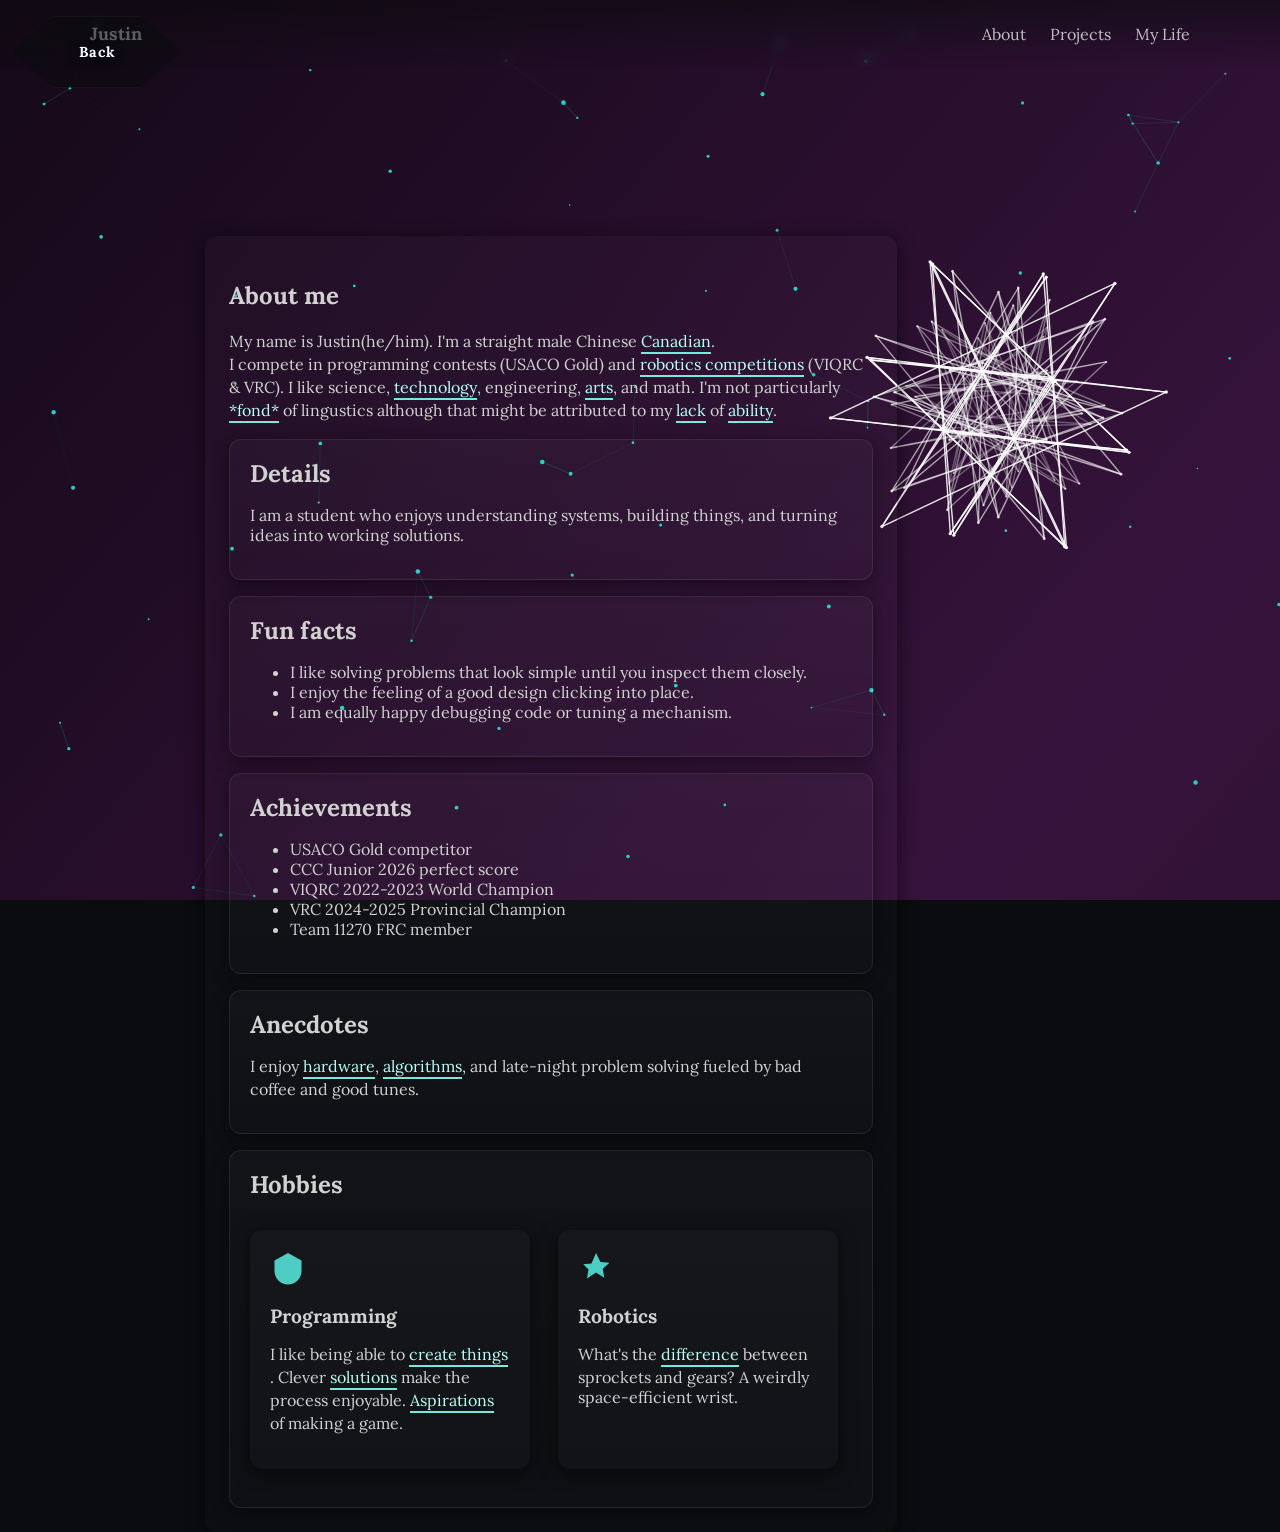
==== commit 3b8b7f34: "edited achievments in about" ====
--- a/about.html
+++ b/about.html
@@ -55,8 +55,10 @@
         <h2>Achievements</h2>
         <ul>
           <li>USACO Gold competitor</li>
+          <li>CCC Junior 2026 perfect score</li>
           <li>VIQRC 2022-2023 World Champion</li>
           <li>VRC 2024-2025 Provincial Champion</li>
+          <li>Team 11270 FRC member</li>
         </ul>
       </section>
 
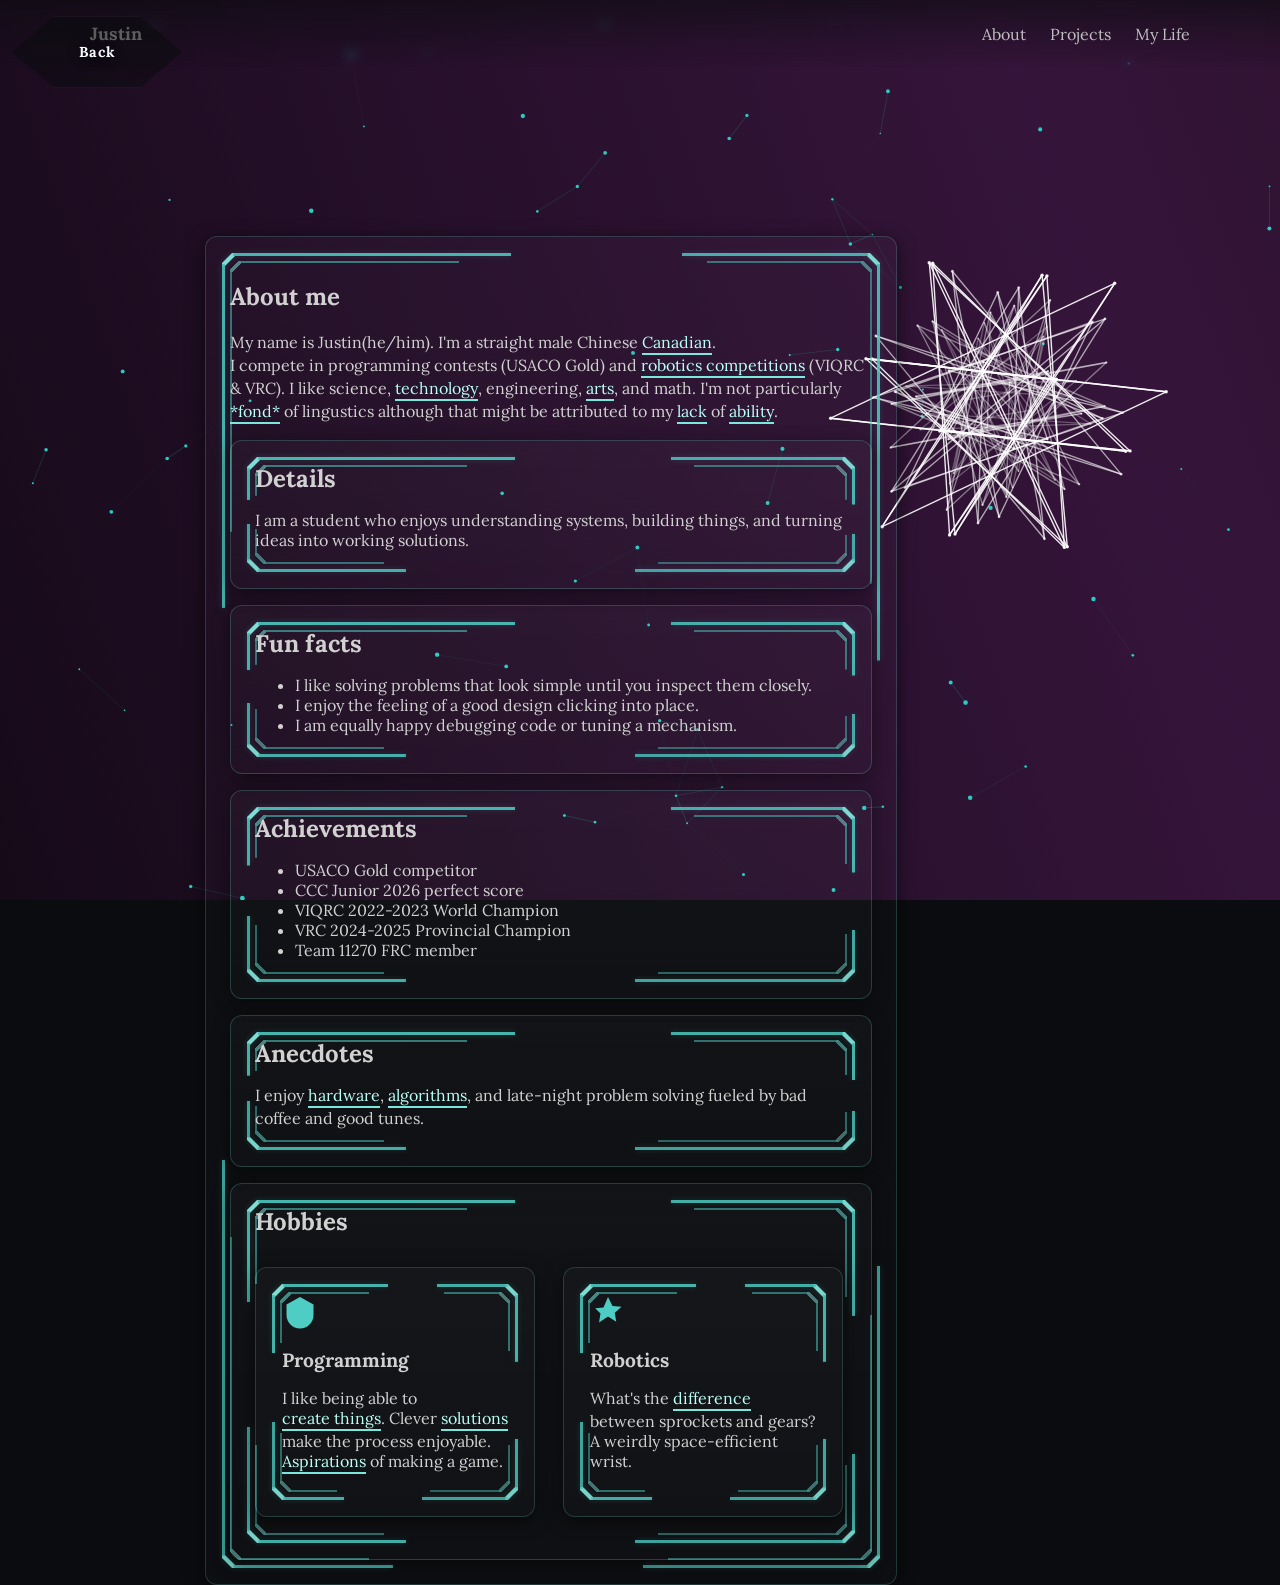
==== commit 76adf9f5: "some added content" ====
--- a/about.html
+++ b/about.html
@@ -39,7 +39,8 @@
 
       <section class="details">
         <h2>Details</h2>
-        <p>I am a student who enjoys understanding systems, building things, and turning ideas into working solutions.</p>
+        <p>
+          I am a student who enjoys understanding systems, building things, and turning ideas into working solutions.</p>
       </section>
 
       <section class="fun-facts">
--- a/assets/css/style.css
+++ b/assets/css/style.css
@@ -50,8 +50,57 @@
 .subtle{color:rgba(209,209,209,0.7);margin-top:6px}
 .btn{display:inline-block;background:var(--accent);color:#0b0c0f;padding:10px 16px;border-radius:8px;text-decoration:none;font-weight:700}
 /* Cards and sections */
-.card{background:linear-gradient(180deg, rgba(255,255,255,0.02), rgba(255,255,255,0.01));border-radius:12px;padding:clamp(18px,1.4vw,26px);margin:clamp(16px,1.2vw,22px) 0;box-shadow:0 4px 18px rgba(0,0,0,0.6)}
-.about > section{background:linear-gradient(180deg, rgba(255,255,255,0.025), rgba(255,255,255,0.01));border:1px solid rgba(255,255,255,0.08);border-radius:12px;padding:18px 20px;margin:16px 0 0;box-shadow:0 4px 18px rgba(0,0,0,0.45)}
+.card{position:relative;isolation:isolate;--pcb-inset:16px;--pcb-trace-w:3px;--pcb-turn:13px;--pcb-join:2px;--pcb-top-left-len:42%;--pcb-top-right-len:28%;--pcb-bottom-left-len:24%;--pcb-bottom-right-len:34%;--pcb-left-top-len:26%;--pcb-left-bottom-len:30%;--pcb-right-top-len:30%;--pcb-right-bottom-len:22%;--pcb2-inset:24px;--pcb2-trace-w:2px;--pcb2-turn:11px;--pcb2-join:2px;--pcb2-top-left-len:34%;--pcb2-top-right-len:24%;--pcb2-bottom-left-len:20%;--pcb2-bottom-right-len:30%;--pcb2-left-top-len:20%;--pcb2-left-bottom-len:24%;--pcb2-right-top-len:24%;--pcb2-right-bottom-len:18%;background:linear-gradient(180deg, rgba(255,255,255,0.02), rgba(255,255,255,0.01));border:1px solid rgba(120,241,228,0.18);border-radius:12px;padding:clamp(24px,1.8vw,34px);margin:clamp(16px,1.2vw,22px) 0;box-shadow:0 4px 18px rgba(0,0,0,0.6);overflow:hidden}
+.about > section{position:relative;isolation:isolate;--pcb-inset:16px;--pcb-trace-w:3px;--pcb-turn:13px;--pcb-join:2px;--pcb-top-left-len:42%;--pcb-top-right-len:28%;--pcb-bottom-left-len:24%;--pcb-bottom-right-len:34%;--pcb-left-top-len:26%;--pcb-left-bottom-len:30%;--pcb-right-top-len:30%;--pcb-right-bottom-len:22%;--pcb2-inset:24px;--pcb2-trace-w:2px;--pcb2-turn:11px;--pcb2-join:2px;--pcb2-top-left-len:34%;--pcb2-top-right-len:24%;--pcb2-bottom-left-len:20%;--pcb2-bottom-right-len:30%;--pcb2-left-top-len:20%;--pcb2-left-bottom-len:24%;--pcb2-right-top-len:24%;--pcb2-right-bottom-len:18%;background:linear-gradient(180deg, rgba(255,255,255,0.025), rgba(255,255,255,0.01));border:1px solid rgba(120,241,228,0.2);border-radius:12px;padding:22px 24px;margin:16px 0 0;box-shadow:0 4px 18px rgba(0,0,0,0.45);overflow:hidden}
+.card::before,
+.about > section::before{
+  content:'';
+  position:absolute;
+  inset:var(--pcb-inset);
+  border-radius:7px;
+  pointer-events:none;
+  z-index:0;
+  opacity:0.92;
+  filter:drop-shadow(0 0 3px rgba(78,205,196,0.24));
+  background:
+    linear-gradient(90deg, rgba(78,205,196,0.95), rgba(78,205,196,0.95)) left calc(var(--pcb-turn) - var(--pcb-join)) top 0 / calc(var(--pcb-top-left-len) + var(--pcb-join)) var(--pcb-trace-w) no-repeat,
+    linear-gradient(90deg, rgba(78,205,196,0.9), rgba(78,205,196,0.9)) right calc(var(--pcb-turn) - var(--pcb-join)) top 0 / calc(var(--pcb-top-right-len) + var(--pcb-join)) var(--pcb-trace-w) no-repeat,
+    linear-gradient(0deg, rgba(78,205,196,0.94), rgba(78,205,196,0.94)) right 0 top calc(var(--pcb-turn) - var(--pcb-join)) / var(--pcb-trace-w) calc(var(--pcb-right-top-len) + var(--pcb-join)) no-repeat,
+    linear-gradient(0deg, rgba(78,205,196,0.86), rgba(78,205,196,0.86)) right 0 bottom calc(var(--pcb-turn) - var(--pcb-join)) / var(--pcb-trace-w) calc(var(--pcb-right-bottom-len) + var(--pcb-join)) no-repeat,
+    linear-gradient(90deg, rgba(78,205,196,0.9), rgba(78,205,196,0.9)) left calc(var(--pcb-turn) - var(--pcb-join)) bottom 0 / calc(var(--pcb-bottom-left-len) + var(--pcb-join)) var(--pcb-trace-w) no-repeat,
+    linear-gradient(90deg, rgba(78,205,196,0.84), rgba(78,205,196,0.84)) right calc(var(--pcb-turn) - var(--pcb-join)) bottom 0 / calc(var(--pcb-bottom-right-len) + var(--pcb-join)) var(--pcb-trace-w) no-repeat,
+    linear-gradient(0deg, rgba(78,205,196,0.92), rgba(78,205,196,0.92)) left 0 top calc(var(--pcb-turn) - var(--pcb-join)) / var(--pcb-trace-w) calc(var(--pcb-left-top-len) + var(--pcb-join)) no-repeat,
+    linear-gradient(0deg, rgba(78,205,196,0.84), rgba(78,205,196,0.84)) left 0 bottom calc(var(--pcb-turn) - var(--pcb-join)) / var(--pcb-trace-w) calc(var(--pcb-left-bottom-len) + var(--pcb-join)) no-repeat,
+    linear-gradient(135deg, transparent 36%, rgba(142,250,239,0.95) 41%, rgba(142,250,239,0.95) 59%, transparent 64%) left 0 top 0 / var(--pcb-turn) var(--pcb-turn) no-repeat,
+    linear-gradient(45deg, transparent 36%, rgba(142,250,239,0.92) 41%, rgba(142,250,239,0.92) 59%, transparent 64%) right 0 top 0 / var(--pcb-turn) var(--pcb-turn) no-repeat,
+    linear-gradient(45deg, transparent 36%, rgba(142,250,239,0.9) 41%, rgba(142,250,239,0.9) 59%, transparent 64%) left 0 bottom 0 / var(--pcb-turn) var(--pcb-turn) no-repeat,
+    linear-gradient(135deg, transparent 36%, rgba(142,250,239,0.88) 41%, rgba(142,250,239,0.88) 59%, transparent 64%) right 0 bottom 0 / var(--pcb-turn) var(--pcb-turn) no-repeat;
+}
+.card::after,
+.about > section::after{
+  content:'';
+  position:absolute;
+  inset:var(--pcb2-inset);
+  border-radius:5px;
+  pointer-events:none;
+  z-index:0;
+  opacity:0.68;
+  background:
+    linear-gradient(90deg, rgba(78,205,196,0.82), rgba(78,205,196,0.82)) left calc(var(--pcb2-turn) - var(--pcb2-join)) top 0 / calc(var(--pcb2-top-left-len) + var(--pcb2-join)) var(--pcb2-trace-w) no-repeat,
+    linear-gradient(90deg, rgba(78,205,196,0.74), rgba(78,205,196,0.74)) right calc(var(--pcb2-turn) - var(--pcb2-join)) top 0 / calc(var(--pcb2-top-right-len) + var(--pcb2-join)) var(--pcb2-trace-w) no-repeat,
+    linear-gradient(0deg, rgba(78,205,196,0.76), rgba(78,205,196,0.76)) right 0 top calc(var(--pcb2-turn) - var(--pcb2-join)) / var(--pcb2-trace-w) calc(var(--pcb2-right-top-len) + var(--pcb2-join)) no-repeat,
+    linear-gradient(0deg, rgba(78,205,196,0.68), rgba(78,205,196,0.68)) right 0 bottom calc(var(--pcb2-turn) - var(--pcb2-join)) / var(--pcb2-trace-w) calc(var(--pcb2-right-bottom-len) + var(--pcb2-join)) no-repeat,
+    linear-gradient(90deg, rgba(78,205,196,0.74), rgba(78,205,196,0.74)) left calc(var(--pcb2-turn) - var(--pcb2-join)) bottom 0 / calc(var(--pcb2-bottom-left-len) + var(--pcb2-join)) var(--pcb2-trace-w) no-repeat,
+    linear-gradient(90deg, rgba(78,205,196,0.66), rgba(78,205,196,0.66)) right calc(var(--pcb2-turn) - var(--pcb2-join)) bottom 0 / calc(var(--pcb2-bottom-right-len) + var(--pcb2-join)) var(--pcb2-trace-w) no-repeat,
+    linear-gradient(0deg, rgba(78,205,196,0.76), rgba(78,205,196,0.76)) left 0 top calc(var(--pcb2-turn) - var(--pcb2-join)) / var(--pcb2-trace-w) calc(var(--pcb2-left-top-len) + var(--pcb2-join)) no-repeat,
+    linear-gradient(0deg, rgba(78,205,196,0.68), rgba(78,205,196,0.68)) left 0 bottom calc(var(--pcb2-turn) - var(--pcb2-join)) / var(--pcb2-trace-w) calc(var(--pcb2-left-bottom-len) + var(--pcb2-join)) no-repeat,
+    linear-gradient(135deg, transparent 36%, rgba(121,235,224,0.78) 41%, rgba(121,235,224,0.78) 59%, transparent 64%) left 0 top 0 / var(--pcb2-turn) var(--pcb2-turn) no-repeat,
+    linear-gradient(45deg, transparent 36%, rgba(121,235,224,0.72) 41%, rgba(121,235,224,0.72) 59%, transparent 64%) right 0 top 0 / var(--pcb2-turn) var(--pcb2-turn) no-repeat,
+    linear-gradient(45deg, transparent 36%, rgba(121,235,224,0.68) 41%, rgba(121,235,224,0.68) 59%, transparent 64%) left 0 bottom 0 / var(--pcb2-turn) var(--pcb2-turn) no-repeat,
+    linear-gradient(135deg, transparent 36%, rgba(121,235,224,0.64) 41%, rgba(121,235,224,0.64) 59%, transparent 64%) right 0 bottom 0 / var(--pcb2-turn) var(--pcb2-turn) no-repeat;
+}
+.card > *,
+.about > section > *{position:relative;z-index:1}
 .about > section h2{margin-top:0;margin-bottom:10px}
 .cards{display:grid;grid-template-columns:repeat(auto-fit,minmax(min(280px,32vw),1fr));gap:clamp(14px,2vw,30px)}
 .card .icon{width:36px;height:36px;margin-bottom:8px;color:var(--accent)}
@@ -98,7 +147,7 @@
   .hero h1{font-size:2rem}
   .container{margin-top:100px}
   .about-page .card.about{transform:none;max-width:none;padding-left:20px;padding-right:20px}
-  .card{padding:16px;margin:16px 0}
+  .card{padding:20px;margin:16px 0}
   .cards{grid-template-columns:1fr;gap:16px}
   .site-footer{padding:24px 14px}
 }
@@ -109,7 +158,7 @@
   .nav-links a{margin:0}
   .container{margin-top:90px;padding:0 16px}
   .hero{padding:36px 0;margin-bottom:48px}
-  .card{padding:14px}
+  .card{padding:18px}
   .geom-btn .geom-shape{width:100%;height:62px}
   .geom-label{font-size:0.88rem;padding:8px 10px}
 }
@@ -132,7 +181,7 @@
   .about-page .container{max-width:min(86vw,980px)}
   .about-page .card.about{max-width:min(54vw,780px);transform:none;padding:clamp(24px,1.1vw,36px);left:calc((100vw / 3) - (min(54vw,780px) / 3) - ((100vw - min(100%,var(--max-width))) / 2));margin:clamp(24px,1.0vw,30px) 0;}
   .cards{grid-template-columns:repeat(3,minmax(280px,1fr));gap:28px}
-  .card{padding:clamp(20px,1.4vw,28px);margin:clamp(20px,1.1vw,26px) 0}
+  .card{padding:clamp(26px,1.8vw,36px);margin:clamp(20px,1.1vw,26px) 0}
   .card h3{font-size:clamp(1.2rem,1.2vw,1.5rem)}
   .geom-btn .geom-shape{width:240px;height:92px}
 }
@@ -145,7 +194,7 @@
   .about-page .container{max-width:min(82vw,1020px)}
   .about-page .card.about{max-width:min(48vw,860px);transform:none;padding:clamp(26px,1.0vw,40px);left:calc((100vw / 3) - (min(48vw,860px) / 3) - ((100vw - min(100%,var(--max-width))) / 2));margin:clamp(26px,1.0vw,40px) 0;}
   .cards{gap:34px}
-  .card{padding:clamp(24px,1.4vw,32px);margin:clamp(22px,1.0vw,28px) 0}
+  .card{padding:clamp(30px,1.9vw,40px);margin:clamp(22px,1.0vw,28px) 0}
   .card h3{font-size:clamp(1.3rem,1.3vw,1.6rem)}
   .geom-btn .geom-shape{width:260px;height:104px}
 }
@@ -158,7 +207,7 @@
   .about-page .container{max-width:min(86vw,1140px)}
   .about-page .card.about{max-width:min(44vw,940px);transform:none;padding:clamp(28px,0.95vw,44px);left:calc((100vw / 3) - (min(44vw,940px) / 3) - ((100vw - min(100%,var(--max-width))) / 2));margin:clamp(28px,0.95vw,34px) 0;}
   .cards{grid-template-columns:repeat(3,minmax(320px,1fr));gap:36px}
-  .card{padding:clamp(26px,1.3vw,34px);margin:clamp(24px,0.9vw,30px) 0}
+  .card{padding:clamp(32px,1.8vw,42px);margin:clamp(24px,0.9vw,30px) 0}
   .card h3{font-size:clamp(1.4rem,1.4vw,1.8rem)}
   .geom-btn .geom-shape{width:280px;height:112px}
 }
